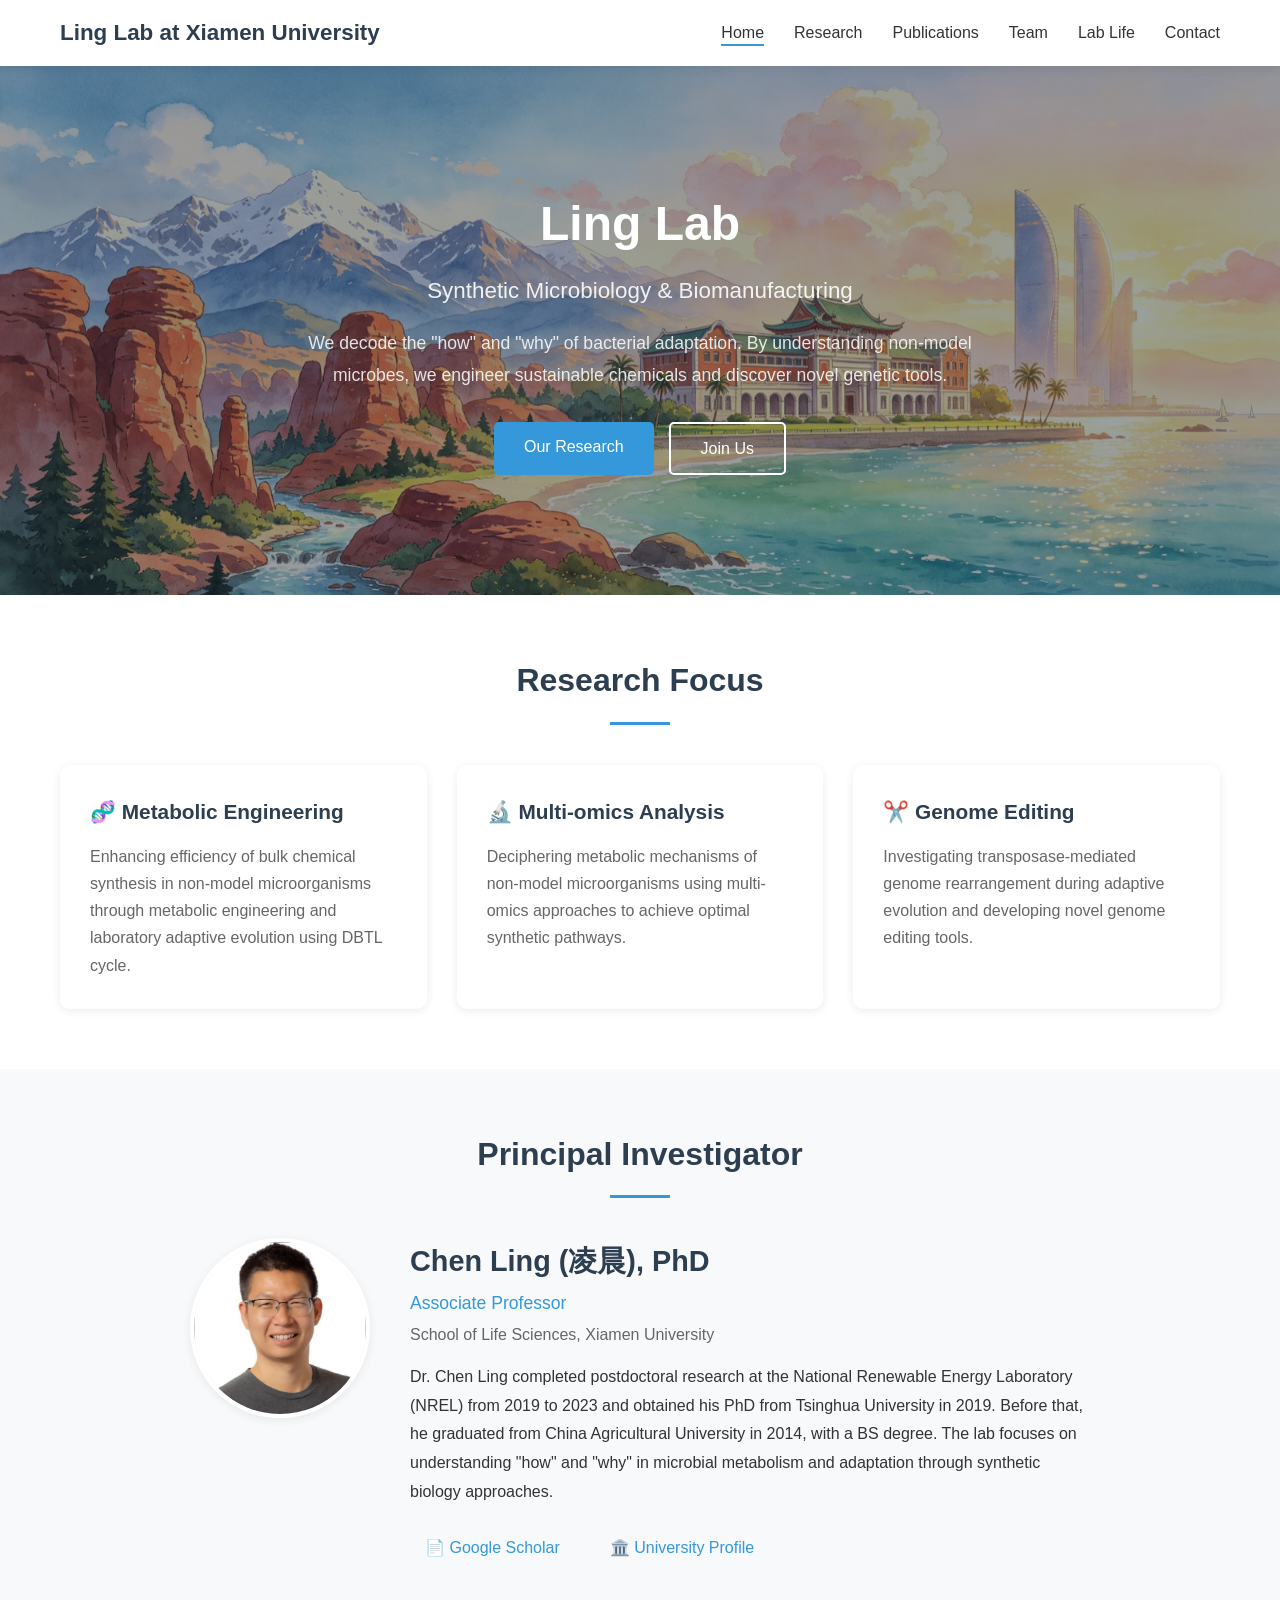
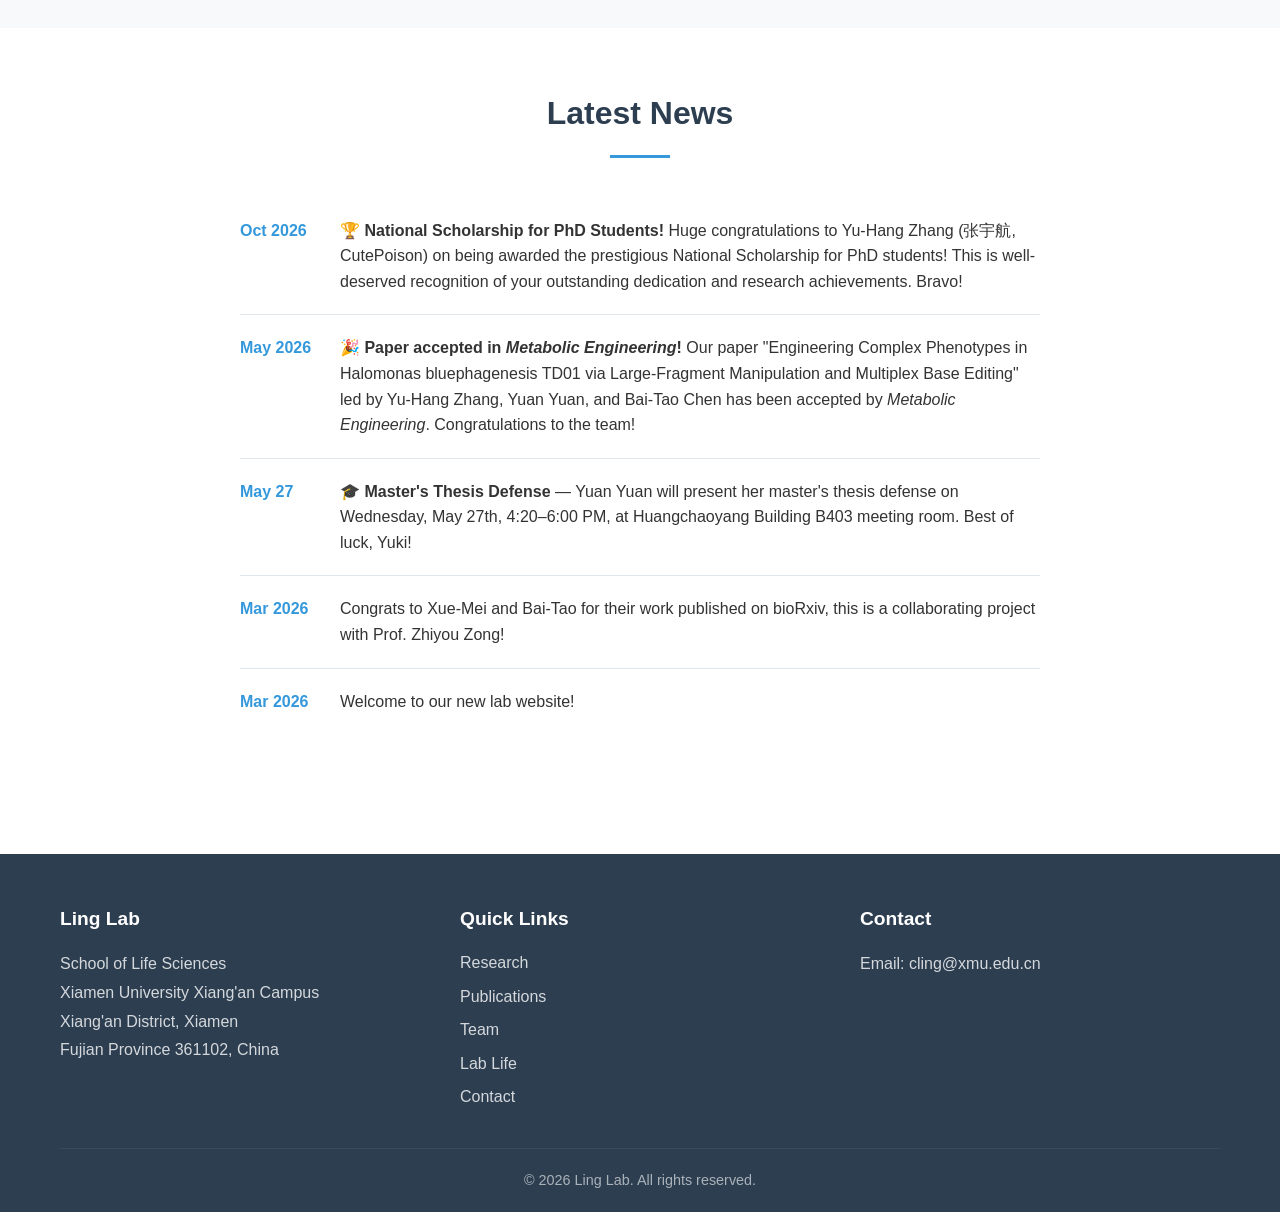
==== index.html @ 092501aa "Bump CSS version for cache refresh" ====
<!DOCTYPE html>
<html lang="en">
<head>
    <meta name="google-site-verification" content="lqvhTowZlFKCZRG9SeTE9qPdjonNHHuk9wwWH_MN2nc" />
    <meta charset="UTF-8">
    <meta name="viewport" content="width=device-width, initial-scale=1.0">
    <title>Ling Lab - Xiamen University</title>
    <meta name="description" content="Ling Lab at Xiamen University - Synthetic Biology, Metabolic Engineering, and Genome Editing">
    <link rel="stylesheet" href="css/style.css?v=20261009b">
    <link rel="preconnect" href="https://fonts.googleapis.com">
    <link rel="preconnect" href="https://fonts.gstatic.com" crossorigin>
    <link href="https://fonts.googleapis.com/css2?family=Inter:wght@300;400;500;600;700&display=swap" rel="stylesheet">
</head>
<body>
    <!-- Navigation -->
    <nav class="navbar">
        <div class="container">
            <div class="nav-brand">
                <a href="index.html">Ling Lab at Xiamen University</a>
            </div>
            <ul class="nav-menu">
                <li><a href="index.html" class="active">Home</a></li>
                <li><a href="research.html">Research</a></li>
                <li><a href="publications.html">Publications</a></li>
                <li><a href="team.html">Team</a></li>
                <li><a href="lab-life.html">Lab Life</a></li>
                <li><a href="contact.html">Contact</a></li>
            </ul>
        </div>
    </nav>

    <!-- Hero Section -->
    <section class="hero">
        <div class="container">
            <h1>Ling Lab</h1>
            <p class="hero-subtitle">Synthetic Microbiology & Biomanufacturing</p>
            <p class="hero-description">
                We decode the "how" and "why" of bacterial adaptation. By understanding non-model microbes, we engineer sustainable chemicals and discover novel genetic tools.
            </p>
            <div class="hero-buttons">
                <a href="research.html" class="btn btn-primary">Our Research</a>
                <a href="contact.html" class="btn btn-secondary">Join Us</a>
            </div>
        </div>
    </section>

    <!-- Research Overview -->
    <section class="section">
        <div class="container">
            <h2>Research Focus</h2>
            <div class="research-grid">
                <div class="research-card">
                    <h3>🧬 Metabolic Engineering</h3>
                    <p>Enhancing efficiency of bulk chemical synthesis in non-model microorganisms through metabolic engineering and laboratory adaptive evolution using DBTL cycle.</p>
                </div>
                <div class="research-card">
                    <h3>🔬 Multi-omics Analysis</h3>
                    <p>Deciphering metabolic mechanisms of non-model microorganisms using multi-omics approaches to achieve optimal synthetic pathways.</p>
                </div>
                <div class="research-card">
                    <h3>✂️ Genome Editing</h3>
                    <p>Investigating transposase-mediated genome rearrangement during adaptive evolution and developing novel genome editing tools.</p>
                </div>
            </div>
        </div>
    </section>

    <!-- PI Section -->
    <section class="section section-light">
        <div class="container">
            <h2>Principal Investigator</h2>
            <div class="pi-section" style="margin-top: 40px;">
                <img src="images/pi.jpg" alt="Chen Ling" class="pi-avatar">
                <div class="pi-info">
                    <h3>Chen Ling (凌晨), PhD</h3>
                    <p class="pi-title">Associate Professor </p>
                    <p class="pi-affiliation">School of Life Sciences, Xiamen University</p>
                    <p class="pi-bio">
                        Dr. Chen Ling completed postdoctoral research at the National Renewable Energy Laboratory (NREL) from 2019 to 2023 and obtained his PhD from Tsinghua University in 2019. Before that, he graduated from China Agricultural University in 2014, with a BS degree. The lab focuses on understanding "how" and "why" in microbial metabolism and adaptation through synthetic biology approaches.
                    </p>
                    <div class="pi-links">
                        <a href="https://scholar.google.com/citations?user=_sg0ZJgAAAAJ&hl=en" target="_blank">
                            📄 Google Scholar
                        </a>
                        <a href="https://life.xmu.edu.cn/info/1039/11561.htm" target="_blank">
                            🏛️ University Profile
                        </a>
                    </div>
                </div>
            </div>
        </div>
    </section>

    <!-- News Section -->
    <section class="section">
        <div class="container">
            <h2>Latest News</h2>
            <div class="news-list">
                <div class="news-item">
                    <span class="news-date">Oct 2026</span>
                    <p><strong>🏆 National Scholarship for PhD Students!</strong> Huge congratulations to Yu-Hang Zhang (张宇航, CutePoison) on being awarded the prestigious National Scholarship for PhD students! This is well-deserved recognition of your outstanding dedication and research achievements. Bravo!</p>
                </div>

                <div class="news-item">
                    <span class="news-date">May 2026</span>
                    <p><strong>🎉 Paper accepted in <em>Metabolic Engineering</em>!</strong> Our paper "Engineering Complex Phenotypes in Halomonas bluephagenesis TD01 via Large-Fragment Manipulation and Multiplex Base Editing" led by Yu-Hang Zhang, Yuan Yuan, and Bai-Tao Chen has been accepted by <em>Metabolic Engineering</em>. Congratulations to the team!</p>
                </div>
                <div class="news-item">
                    <span class="news-date">May 27</span>
                    <p><strong>🎓 Master's Thesis Defense</strong> — Yuan Yuan will present her master's thesis defense on Wednesday, May 27th, 4:20–6:00 PM, at Huangchaoyang Building B403 meeting room. Best of luck, Yuki!</p>
                </div>
                <div class="news-item">
                    <span class="news-date">Mar 2026</span>
                    <p>Congrats to Xue-Mei and Bai-Tao for their work published on bioRxiv, this is a collaborating project with Prof. Zhiyou Zong!</p>
                </div>
                <div class="news-item">
                    <span class="news-date">Mar 2026</span>
                    <p>Welcome to our new lab website!</p>
                </div>
            </div>
        </div>
    </section>

    <!-- Footer -->
    <footer class="footer">
        <div class="container">
            <div class="footer-content">
                <div class="footer-section">
                    <h4>Ling Lab</h4>
                    <p>School of Life Sciences<br>Xiamen University Xiang'an Campus<br>Xiang'an District, Xiamen<br>Fujian Province 361102, China</p>
                </div>
                <div class="footer-section">
                    <h4>Quick Links</h4>
                    <ul>
                        <li><a href="research.html">Research</a></li>
                        <li><a href="publications.html">Publications</a></li>
                        <li><a href="team.html">Team</a></li>
                        <li><a href="lab-life.html">Lab Life</a></li>
                        <li><a href="contact.html">Contact</a></li>
                    </ul>
                </div>
                <div class="footer-section">
                    <h4>Contact</h4>
                    <p>Email: cling@xmu.edu.cn</p>
                </div>
            </div>
            <div class="footer-bottom">
                <p>&copy; 2026 Ling Lab. All rights reserved.</p>
            </div>
        </div>
    </footer>
</body>
</html>
---- css/style.css ----
/* =====================
   Base Styles
   ===================== */
:root {
    --primary-color: #2c3e50;
    --secondary-color: #3498db;
    --accent-color: #e74c3c;
    --bg-color: #ffffff;
    --bg-light: #f8f9fa;
    --text-color: #333333;
    --text-light: #666666;
    --border-color: #e1e8ed;
    --shadow: 0 2px 10px rgba(0,0,0,0.08);
    --shadow-hover: 0 4px 20px rgba(0,0,0,0.12);
}

* {
    margin: 0;
    padding: 0;
    box-sizing: border-box;
}

body {
    font-family: 'Segoe UI', 'Roboto', 'Helvetica Neue', Arial, sans-serif;
    line-height: 1.6;
    color: var(--text-color);
    background-color: var(--bg-color);
}

.container {
    max-width: 1200px;
    margin: 0 auto;
    padding: 0 20px;
}

a {
    color: var(--secondary-color);
    text-decoration: none;
    transition: color 0.2s ease;
}

a:hover {
    color: var(--primary-color);
}

/* =====================
   Navigation
   ===================== */
.navbar {
    background: white;
    box-shadow: var(--shadow);
    position: sticky;
    top: 0;
    z-index: 1000;
}

.navbar .container {
    display: flex;
    justify-content: space-between;
    align-items: center;
    padding: 15px 20px;
}

.nav-brand {
    font-size: 1.4rem;
    font-weight: 600;
    color: var(--primary-color);
}

.nav-brand a {
    color: var(--primary-color);
}

.nav-menu {
    display: flex;
    list-style: none;
    gap: 30px;
}

.nav-menu a {
    color: var(--text-color);
    font-weight: 500;
    padding: 5px 0;
    position: relative;
}

.nav-menu a::after {
    content: '';
    position: absolute;
    bottom: 0;
    left: 0;
    width: 0;
    height: 2px;
    background: var(--secondary-color);
    transition: width 0.3s ease;
}

.nav-menu a:hover::after,
.nav-menu a.active::after {
    width: 100%;
}

/* =====================
   Hero Section
   ===================== */
.hero {
    background: linear-gradient(rgba(15, 30, 48, 0.42), rgba(15, 30, 48, 0.42)), url('../images/banner-mountain-sea.jpg') center/cover no-repeat;
    color: white;
    padding: 120px 0;
    text-align: center;
}

.hero h1 {
    font-size: 3rem;
    margin-bottom: 10px;
    font-weight: 700;
}

.hero-subtitle {
    font-size: 1.4rem;
    opacity: 0.9;
    margin-bottom: 20px;
}

.hero-description {
    max-width: 700px;
    margin: 0 auto 30px;
    font-size: 1.1rem;
    opacity: 0.85;
    line-height: 1.8;
}

.hero-buttons {
    display: flex;
    gap: 15px;
    justify-content: center;
}

.btn {
    padding: 12px 30px;
    border-radius: 5px;
    font-weight: 500;
    transition: all 0.3s ease;
    display: inline-block;
}

.btn-primary {
    background: var(--secondary-color);
    color: white;
}

.btn-primary:hover {
    background: #2980b9;
    color: white;
}

.btn-secondary {
    background: transparent;
    border: 2px solid white;
    color: white;
}

.btn-secondary:hover {
    background: white;
    color: var(--primary-color);
}

/* =====================
   Sections
   ===================== */
.section {
    padding: 60px 0;
}

.section h2 {
    font-size: 2rem;
    color: var(--primary-color);
    margin-bottom: 40px;
    text-align: center;
    position: relative;
}

.section h2::after {
    content: '';
    display: block;
    width: 60px;
    height: 3px;
    background: var(--secondary-color);
    margin: 15px auto 0;
}

.section-light {
    background: var(--bg-light);
}

/* =====================
   Research Cards
   ===================== */
.research-grid {
    display: grid;
    grid-template-columns: repeat(auto-fit, minmax(300px, 1fr));
    gap: 30px;
    margin-top: 30px;
}

.research-card {
    background: white;
    padding: 30px;
    border-radius: 10px;
    box-shadow: var(--shadow);
    transition: transform 0.3s ease, box-shadow 0.3s ease;
}

.research-card:hover {
    transform: translateY(-5px);
    box-shadow: var(--shadow-hover);
}

.research-card h3 {
    color: var(--primary-color);
    margin-bottom: 15px;
    font-size: 1.3rem;
}

.research-card p {
    color: var(--text-light);
    line-height: 1.7;
}

/* =====================
   PI Section
   ===================== */
.pi-section {
    display: flex;
    gap: 40px;
    align-items: flex-start;
    max-width: 900px;
    margin: 0 auto;
}

.pi-avatar {
    width: 180px;
    height: 180px;
    border-radius: 50%;
    object-fit: cover;
    border: 4px solid white;
    box-shadow: var(--shadow);
    flex-shrink: 0;
}

.pi-info {
    flex: 1;
}

.pi-info h3 {
    font-size: 1.8rem;
    color: var(--primary-color);
    margin-bottom: 5px;
}

.pi-title {
    font-size: 1.1rem;
    color: var(--secondary-color);
    font-weight: 500;
    margin-bottom: 5px;
}

.pi-affiliation {
    color: var(--text-light);
    margin-bottom: 15px;
}

.pi-bio {
    line-height: 1.8;
    margin-bottom: 20px;
    color: var(--text-color);
}

.pi-links {
    display: flex;
    gap: 20px;
    flex-wrap: wrap;
}

.pi-links a {
    display: inline-flex;
    align-items: center;
    gap: 5px;
    padding: 8px 15px;
    background: var(--bg-light);
    border-radius: 5px;
    font-weight: 500;
    transition: all 0.2s ease;
}

.pi-links a:hover {
    background: var(--secondary-color);
    color: white;
}

/* =====================
   Team Section
   ===================== */
.team-grid {
    display: grid;
    grid-template-columns: repeat(auto-fill, minmax(250px, 1fr));
    gap: 30px;
}

.team-card {
    background: white;
    border-radius: 10px;
    overflow: hidden;
    box-shadow: var(--shadow);
    transition: transform 0.3s ease, box-shadow 0.3s ease;
    text-align: center;
    padding-bottom: 20px;
}

.team-card:hover {
    transform: translateY(-5px);
    box-shadow: var(--shadow-hover);
}

.team-photo {
    width: 100%;
    height: 250px;
    object-fit: cover;
    background: var(--bg-light);
}

.team-card h3 {
    font-size: 1.2rem;
    color: var(--primary-color);
    margin: 15px 0 5px;
    padding: 0 15px;
}

.team-role {
    color: var(--secondary-color);
    font-weight: 500;
    margin-bottom: 10px;
    padding: 0 15px;
}

.team-card p {
    color: var(--text-light);
    font-size: 0.9rem;
    padding: 0 15px;
    line-height: 1.5;
}

.team-card .team-links {
    margin-top: 15px;
    padding: 0 15px;
}

.team-card .team-links a {
    font-size: 0.85rem;
    margin: 0 8px;
}

/* =====================
   Publications
   ===================== */
.pub-list {
    max-width: 900px;
    margin: 0 auto;
}

.pub-year {
    font-size: 1.5rem;
    color: var(--primary-color);
    margin: 40px 0 20px;
    padding-bottom: 10px;
    border-bottom: 2px solid var(--border-color);
}

.pub-year:first-child {
    margin-top: 0;
}

.pub-item {
    background: white;
    padding: 20px;
    border-radius: 8px;
    margin-bottom: 15px;
    box-shadow: var(--shadow);
    transition: transform 0.2s ease;
}

.pub-item:hover {
    transform: translateX(5px);
}

.pub-item h3 {
    font-size: 1.1rem;
    color: var(--primary-color);
    margin-bottom: 8px;
    line-height: 1.5;
}

.pub-authors {
    color: var(--text-color);
    margin-bottom: 5px;
}

.pub-journal {
    color: var(--text-light);
    font-style: italic;
    margin-bottom: 10px;
}

.pub-links {
    display: flex;
    gap: 15px;
}

.pub-links a {
    font-size: 0.9rem;
    font-weight: 500;
}

/* =====================
   News
   ===================== */
.news-list {
    max-width: 800px;
    margin: 0 auto;
}

.news-item {
    display: flex;
    gap: 20px;
    padding: 20px 0;
    border-bottom: 1px solid var(--border-color);
}

.news-item:last-child {
    border-bottom: none;
}

.news-date {
    color: var(--secondary-color);
    font-weight: 600;
    min-width: 80px;
}

.news-item p {
    flex: 1;
    color: var(--text-color);
}

/* =====================
   Contact
   ===================== */
.contact-grid {
    display: grid;
    grid-template-columns: repeat(auto-fit, minmax(300px, 1fr));
    gap: 40px;
    max-width: 1000px;
    margin: 0 auto;
}

.contact-card {
    background: white;
    padding: 30px;
    border-radius: 10px;
    box-shadow: var(--shadow);
    text-align: center;
}

.contact-card h3 {
    color: var(--primary-color);
    margin-bottom: 15px;
    font-size: 1.3rem;
}

.contact-card p {
    color: var(--text-light);
    margin-bottom: 10px;
}

.contact-card a {
    font-weight: 500;
}

/* =====================
   Footer
   ===================== */
.footer {
    background: var(--primary-color);
    color: white;
    padding: 50px 0 20px;
    margin-top: 60px;
}

.footer-content {
    display: grid;
    grid-template-columns: repeat(auto-fit, minmax(200px, 1fr));
    gap: 40px;
    margin-bottom: 30px;
}

.footer-section h4 {
    font-size: 1.2rem;
    margin-bottom: 15px;
}

.footer-section p {
    opacity: 0.8;
    line-height: 1.8;
}

.footer-section ul {
    list-style: none;
}

.footer-section ul li {
    margin-bottom: 8px;
}

.footer-section ul a {
    color: white;
    opacity: 0.8;
    transition: opacity 0.2s ease;
}

.footer-section ul a:hover {
    opacity: 1;
}

.footer-bottom {
    text-align: center;
    padding-top: 20px;
    border-top: 1px solid rgba(255,255,255,0.1);
    opacity: 0.6;
    font-size: 0.9rem;
}

/* =====================
   Responsive
   ===================== */
@media (max-width: 768px) {
    .hero h1 {
        font-size: 2rem;
    }
    
    .hero-subtitle {
        font-size: 1.1rem;
    }
    
    .nav-menu {
        gap: 15px;
    }
    
    .pi-section {
        flex-direction: column;
        text-align: center;
    }
    
    .pi-avatar {
        margin: 0 auto;
    }
    
    .pi-links {
        justify-content: center;
    }
    
    .team-grid {
        grid-template-columns: repeat(auto-fill, minmax(200px, 1fr));
    }
}

@media (max-width: 480px) {
    .navbar .container {
        flex-direction: column;
        gap: 15px;
    }
    
    .nav-menu {
        flex-wrap: wrap;
        justify-content: center;
    }
    
    .hero {
        padding: 50px 0;
    }
    
    .section {
        padding: 40px 0;
    }
}

/* =====================
   Map Styles
   ===================== */
.map-container {
    position: relative;
    width: 100%;
    height: 400px;
    border-radius: 10px;
    overflow: hidden;
    box-shadow: var(--shadow);
    margin-bottom: 20px;
}

.map-container iframe {
    width: 100%;
    height: 100%;
    border: none;
}

/* Contact Grid */
.contact-grid {
    display: grid;
    grid-template-columns: repeat(auto-fit, minmax(250px, 1fr));
    gap: 30px;
    margin-top: 40px;
}

.contact-card {
    background: var(--bg-light);
    padding: 30px;
    border-radius: 10px;
    box-shadow: var(--shadow);
    transition: transform 0.3s ease, box-shadow 0.3s ease;
}

.contact-card:hover {
    transform: translateY(-5px);
    box-shadow: var(--shadow-hover);
}

.contact-card h3 {
    color: var(--primary-color);
    margin-bottom: 15px;
    font-size: 1.3rem;
}

.contact-card p {
    margin-bottom: 10px;
    line-height: 1.6;
}

.contact-card a {
    color: var(--secondary-color);
    text-decoration: none;
}

.contact-card a:hover {
    text-decoration: underline;
}
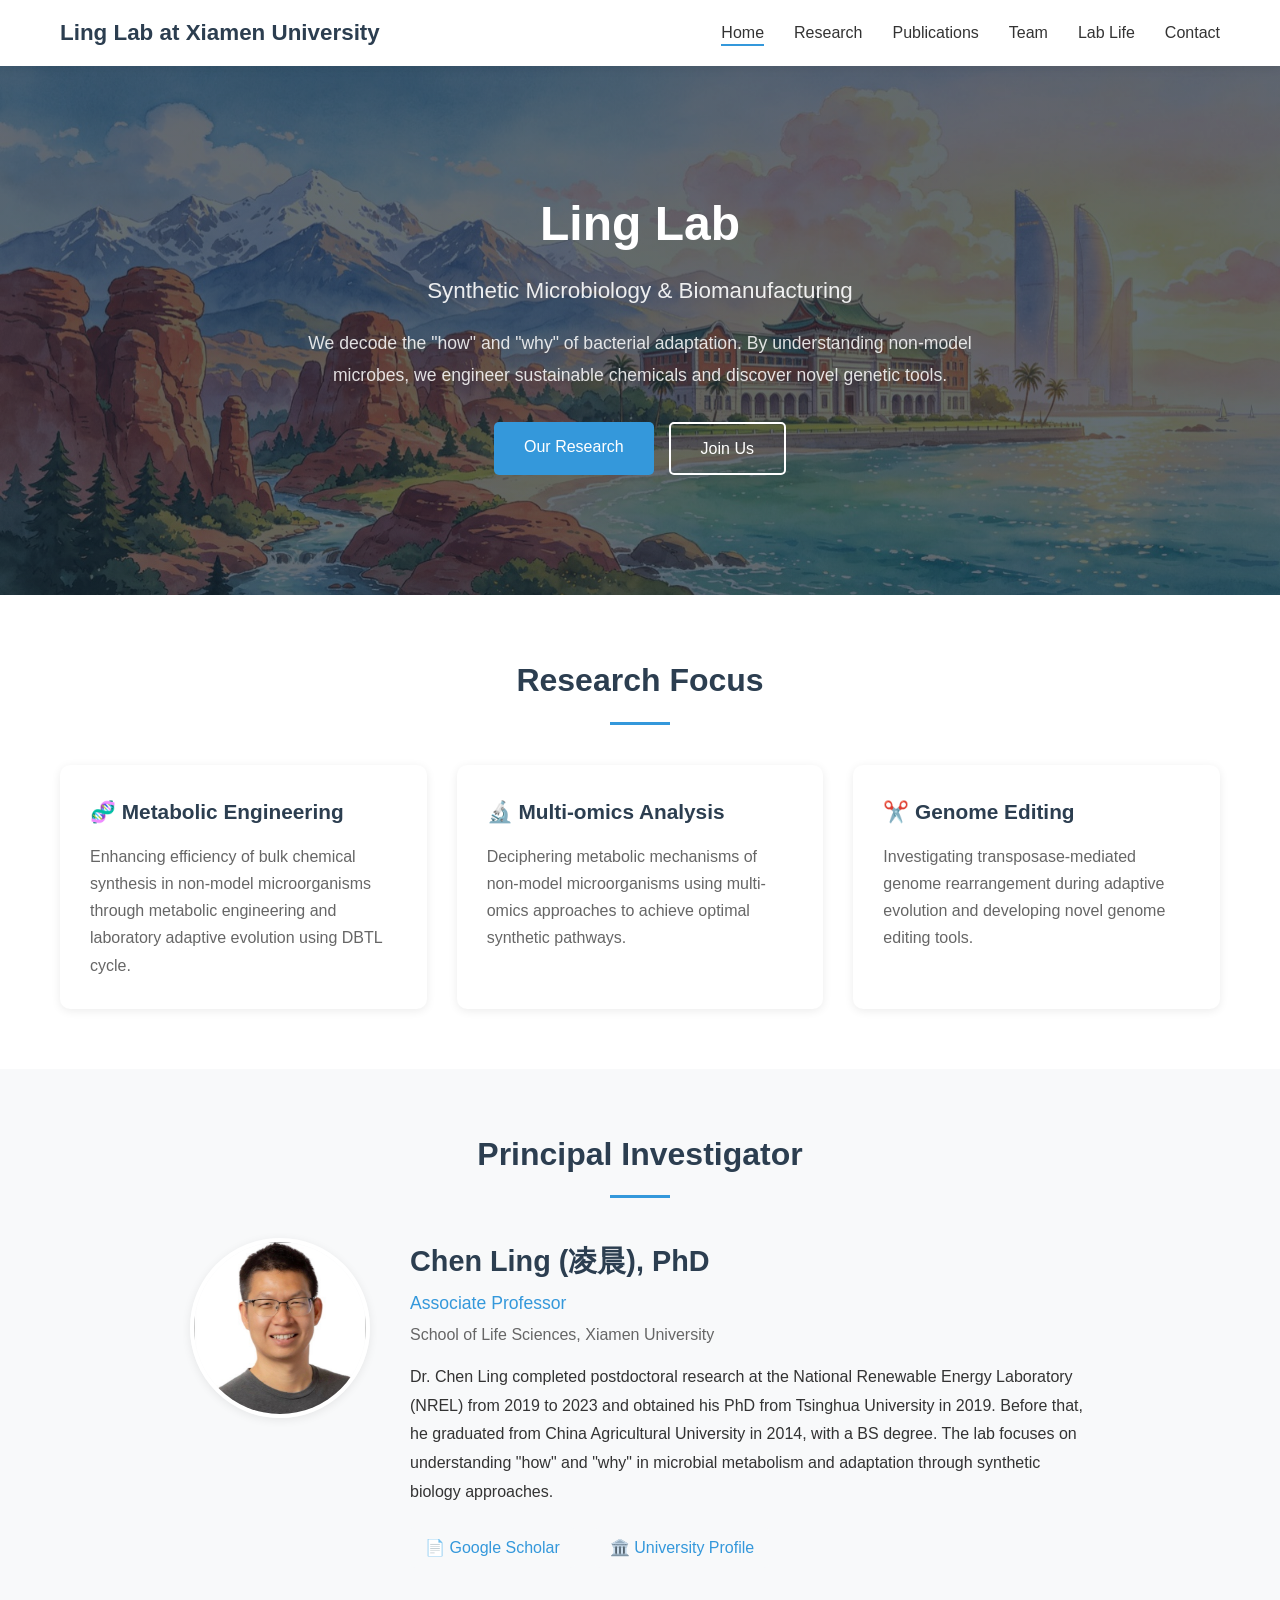
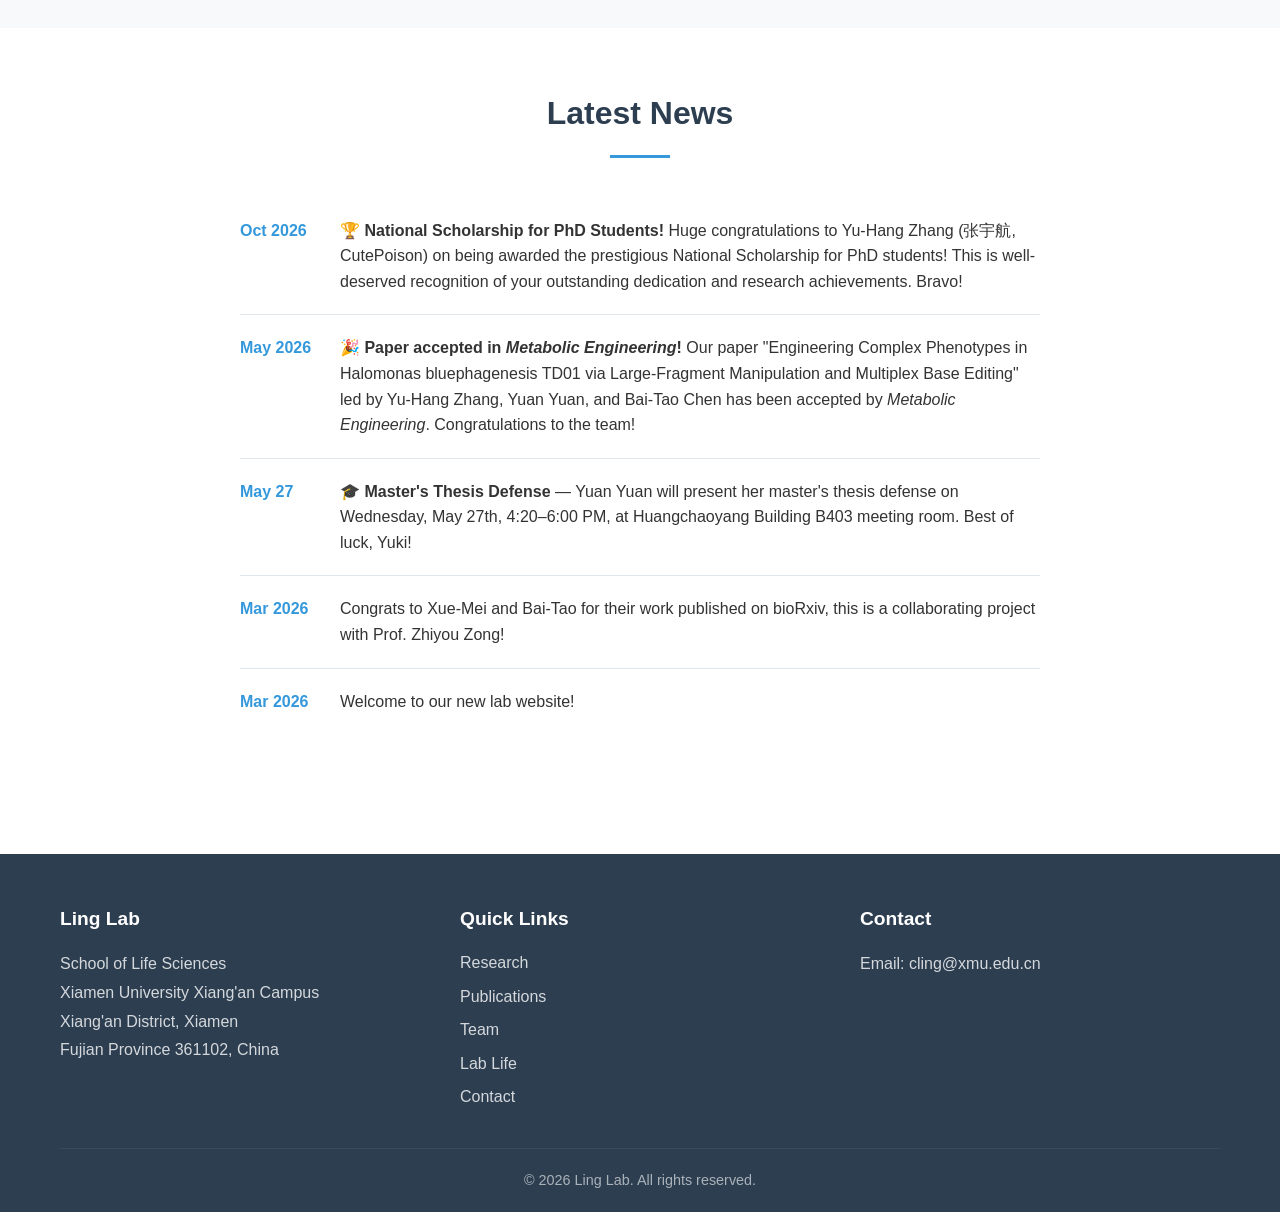
==== commit 1517a2e1: "Bump CSS version" ====
--- a/index.html
+++ b/index.html
@@ -6,7 +6,7 @@
     <meta name="viewport" content="width=device-width, initial-scale=1.0">
     <title>Ling Lab - Xiamen University</title>
     <meta name="description" content="Ling Lab at Xiamen University - Synthetic Biology, Metabolic Engineering, and Genome Editing">
-    <link rel="stylesheet" href="css/style.css?v=20261009b">
+    <link rel="stylesheet" href="css/style.css?v=20261009c">
     <link rel="preconnect" href="https://fonts.googleapis.com">
     <link rel="preconnect" href="https://fonts.gstatic.com" crossorigin>
     <link href="https://fonts.googleapis.com/css2?family=Inter:wght@300;400;500;600;700&display=swap" rel="stylesheet">
--- a/css/style.css
+++ b/css/style.css
@@ -104,7 +104,7 @@
    Hero Section
    ===================== */
 .hero {
-    background: linear-gradient(rgba(15, 30, 48, 0.42), rgba(15, 30, 48, 0.42)), url('../images/banner-mountain-sea.jpg') center/cover no-repeat;
+    background: linear-gradient(rgba(15, 30, 48, 0.65), rgba(15, 30, 48, 0.65)), url('../images/banner-mountain-sea.jpg') center/cover no-repeat;
     color: white;
     padding: 120px 0;
     text-align: center;
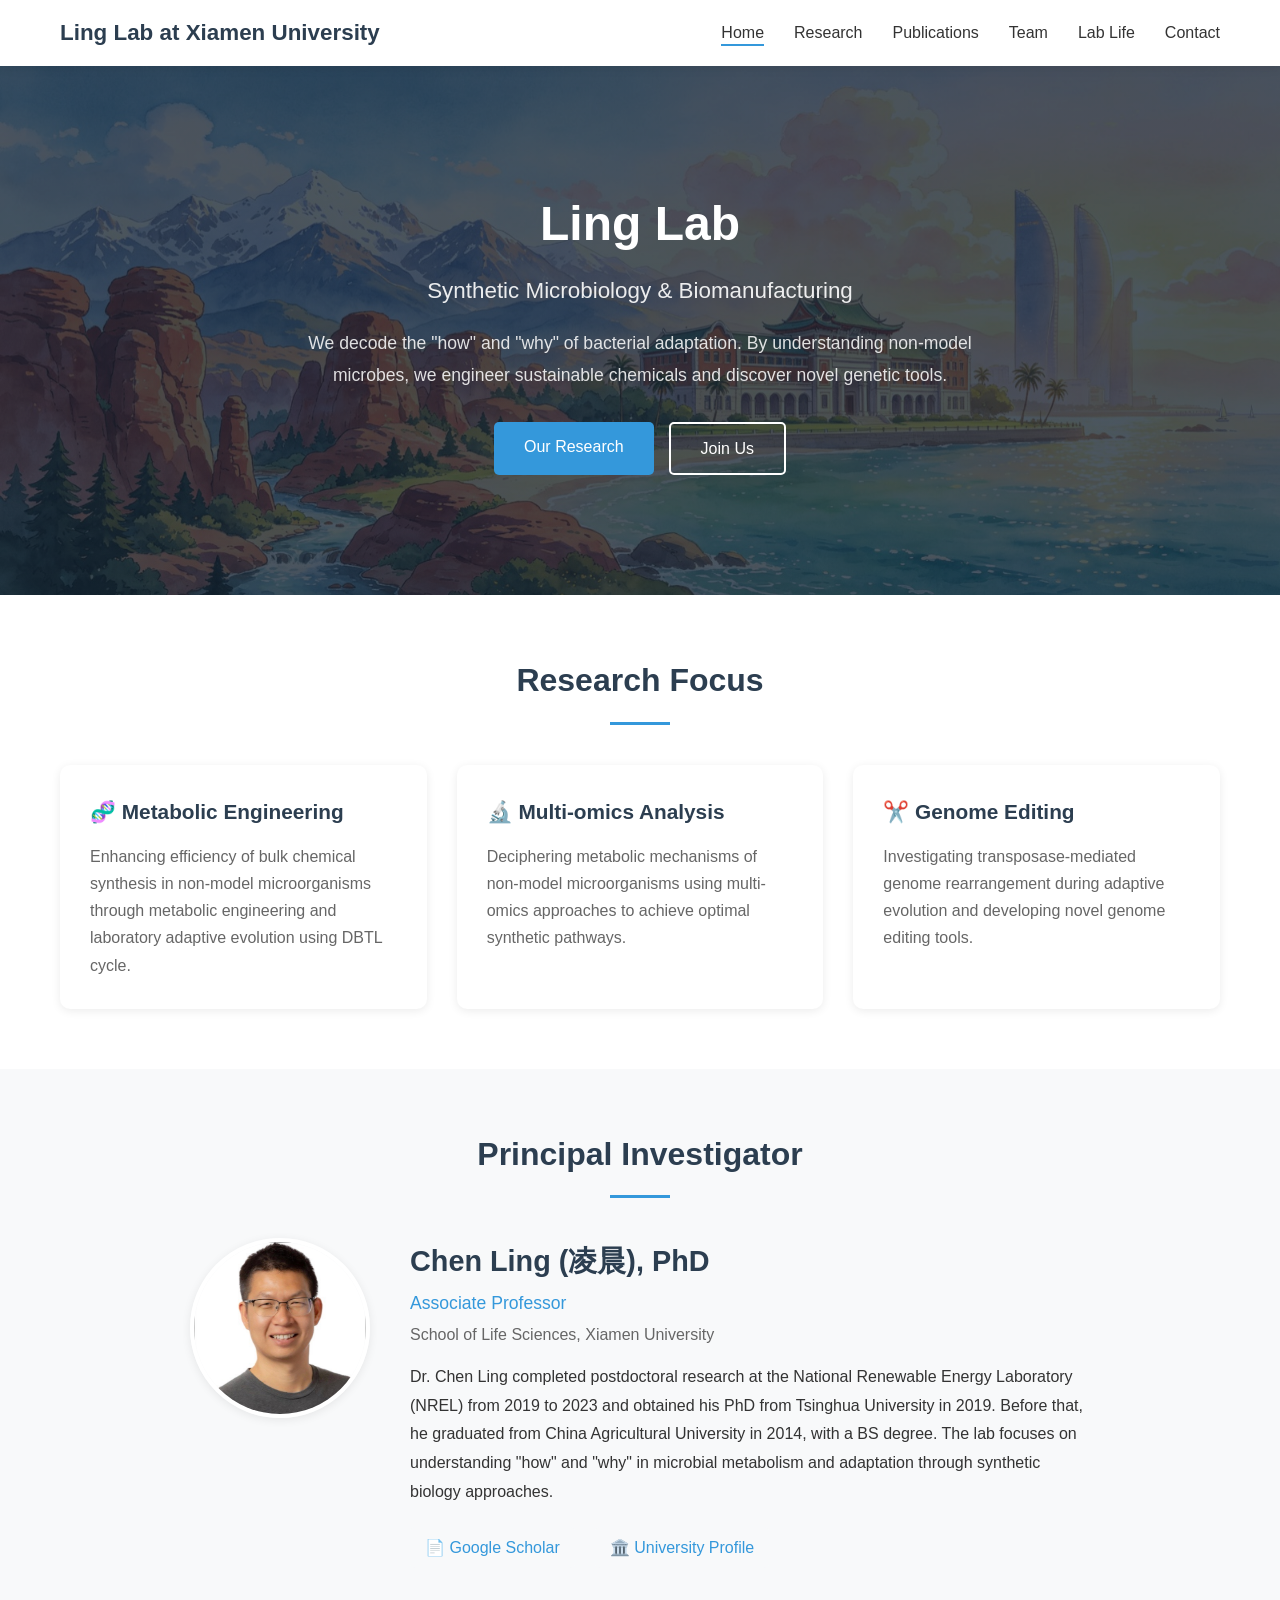
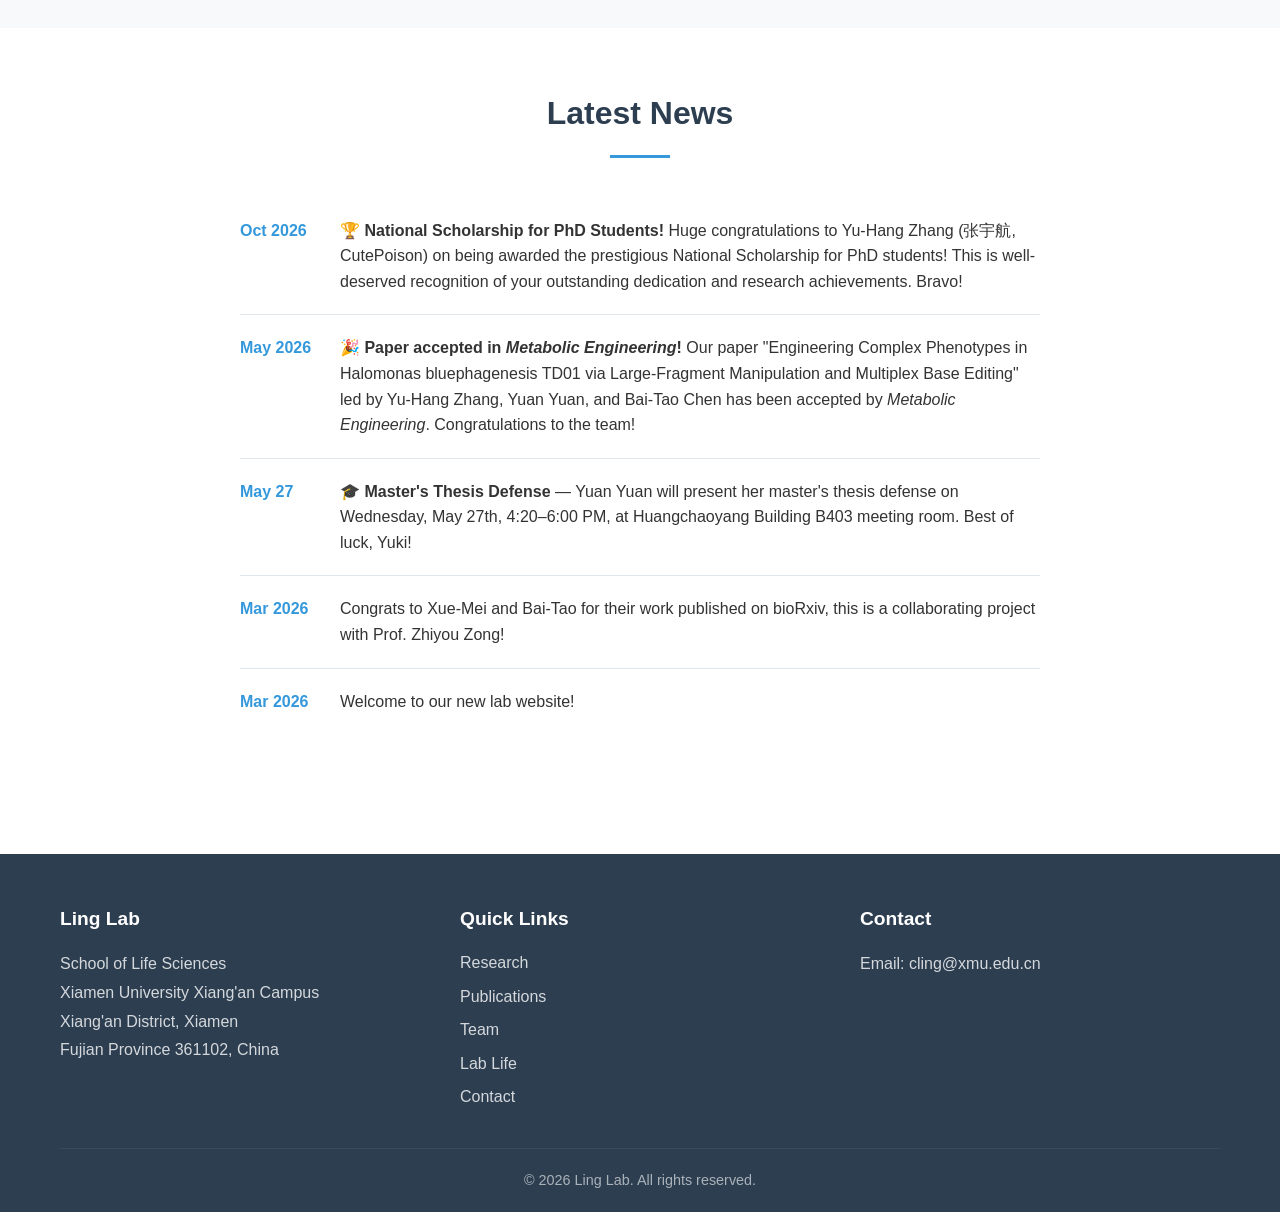
==== commit c737afe8: "Bump CSS version" ====
--- a/index.html
+++ b/index.html
@@ -6,7 +6,7 @@
     <meta name="viewport" content="width=device-width, initial-scale=1.0">
     <title>Ling Lab - Xiamen University</title>
     <meta name="description" content="Ling Lab at Xiamen University - Synthetic Biology, Metabolic Engineering, and Genome Editing">
-    <link rel="stylesheet" href="css/style.css?v=20261009c">
+    <link rel="stylesheet" href="css/style.css?v=20261009d">
     <link rel="preconnect" href="https://fonts.googleapis.com">
     <link rel="preconnect" href="https://fonts.gstatic.com" crossorigin>
     <link href="https://fonts.googleapis.com/css2?family=Inter:wght@300;400;500;600;700&display=swap" rel="stylesheet">
--- a/css/style.css
+++ b/css/style.css
@@ -104,7 +104,7 @@
    Hero Section
    ===================== */
 .hero {
-    background: linear-gradient(rgba(15, 30, 48, 0.65), rgba(15, 30, 48, 0.65)), url('../images/banner-mountain-sea.jpg') center/cover no-repeat;
+    background: linear-gradient(rgba(15, 30, 48, 0.75), rgba(15, 30, 48, 0.75)), url('../images/banner-mountain-sea.jpg') center/cover no-repeat;
     color: white;
     padding: 120px 0;
     text-align: center;
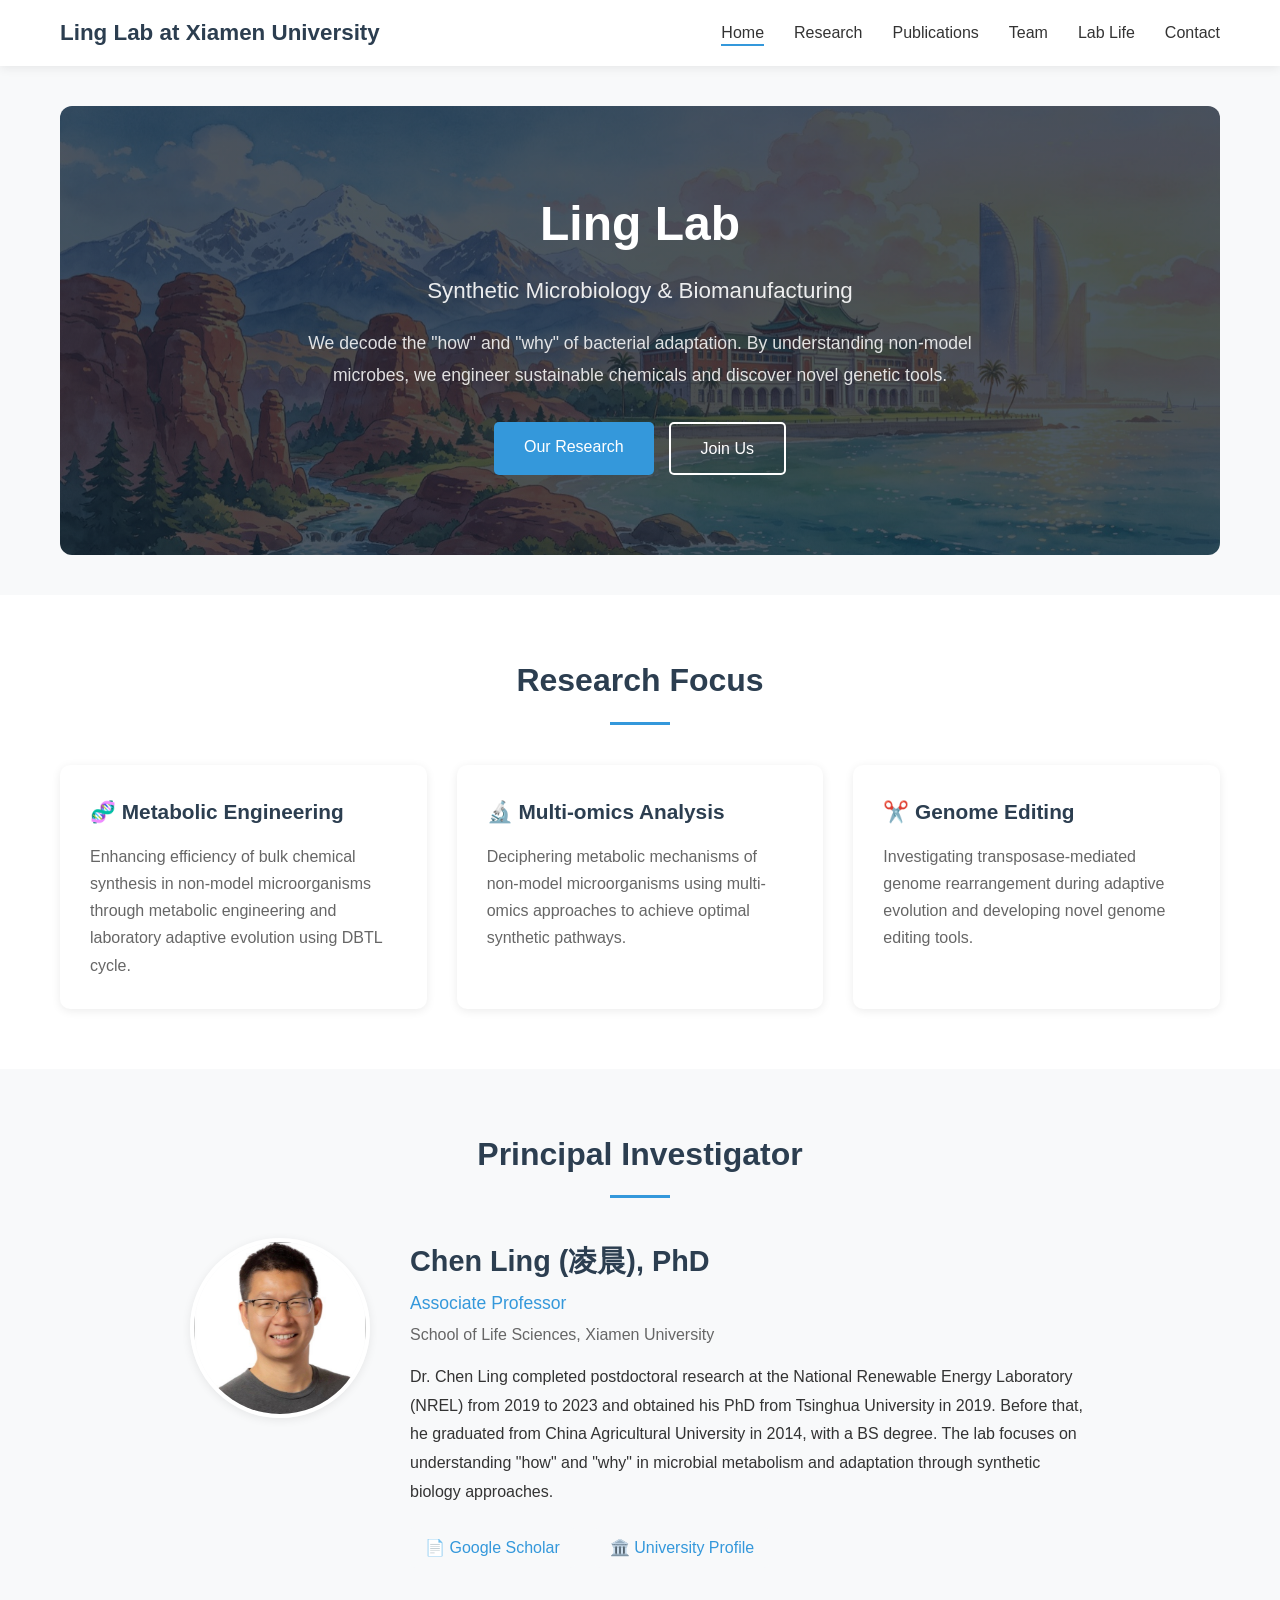
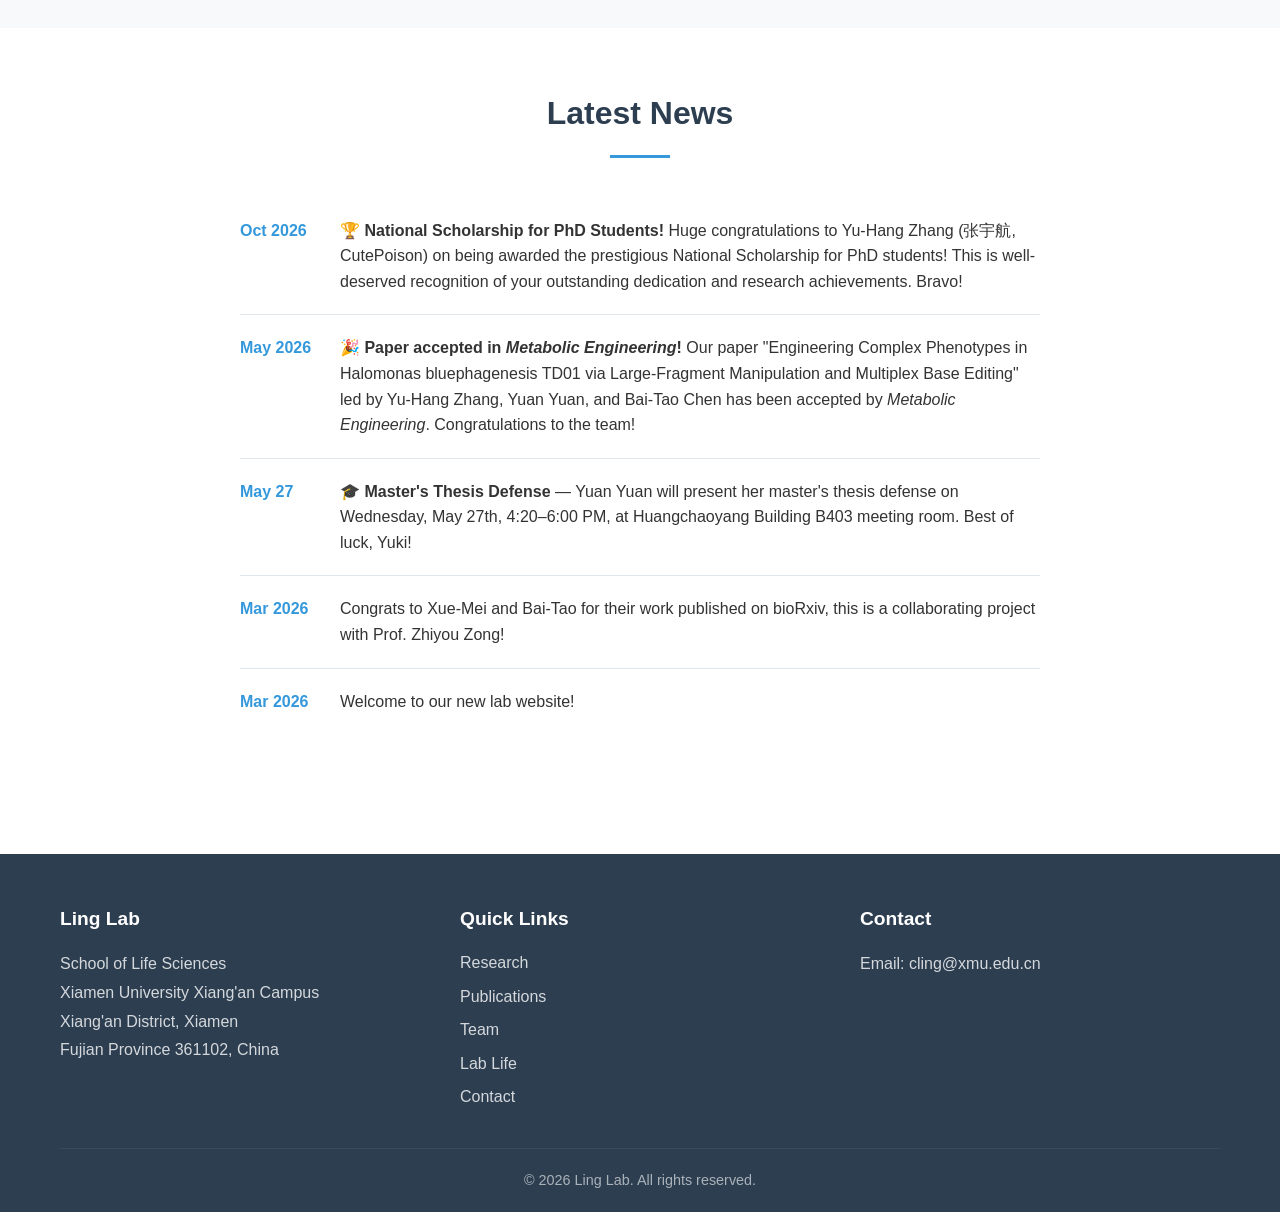
==== commit 8bc7522e: "Wrap hero content in contained banner card" ====
--- a/index.html
+++ b/index.html
@@ -6,7 +6,7 @@
     <meta name="viewport" content="width=device-width, initial-scale=1.0">
     <title>Ling Lab - Xiamen University</title>
     <meta name="description" content="Ling Lab at Xiamen University - Synthetic Biology, Metabolic Engineering, and Genome Editing">
-    <link rel="stylesheet" href="css/style.css?v=20261009d">
+    <link rel="stylesheet" href="css/style.css?v=20261009e">
     <link rel="preconnect" href="https://fonts.googleapis.com">
     <link rel="preconnect" href="https://fonts.gstatic.com" crossorigin>
     <link href="https://fonts.googleapis.com/css2?family=Inter:wght@300;400;500;600;700&display=swap" rel="stylesheet">
@@ -32,14 +32,16 @@
     <!-- Hero Section -->
     <section class="hero">
         <div class="container">
-            <h1>Ling Lab</h1>
-            <p class="hero-subtitle">Synthetic Microbiology & Biomanufacturing</p>
-            <p class="hero-description">
-                We decode the "how" and "why" of bacterial adaptation. By understanding non-model microbes, we engineer sustainable chemicals and discover novel genetic tools.
-            </p>
-            <div class="hero-buttons">
-                <a href="research.html" class="btn btn-primary">Our Research</a>
-                <a href="contact.html" class="btn btn-secondary">Join Us</a>
+            <div class="hero-banner">
+                <h1>Ling Lab</h1>
+                <p class="hero-subtitle">Synthetic Microbiology & Biomanufacturing</p>
+                <p class="hero-description">
+                    We decode the "how" and "why" of bacterial adaptation. By understanding non-model microbes, we engineer sustainable chemicals and discover novel genetic tools.
+                </p>
+                <div class="hero-buttons">
+                    <a href="research.html" class="btn btn-primary">Our Research</a>
+                    <a href="contact.html" class="btn btn-secondary">Join Us</a>
+                </div>
             </div>
         </div>
     </section>
--- a/css/style.css
+++ b/css/style.css
@@ -104,10 +104,16 @@
    Hero Section
    ===================== */
 .hero {
+    background: var(--bg-light);
+    color: white;
+    padding: 40px 0;
+    text-align: center;
+}
+
+.hero-banner {
     background: linear-gradient(rgba(15, 30, 48, 0.75), rgba(15, 30, 48, 0.75)), url('../images/banner-mountain-sea.jpg') center/cover no-repeat;
-    color: white;
-    padding: 120px 0;
-    text-align: center;
+    border-radius: 12px;
+    padding: 80px 20px;
 }
 
 .hero h1 {
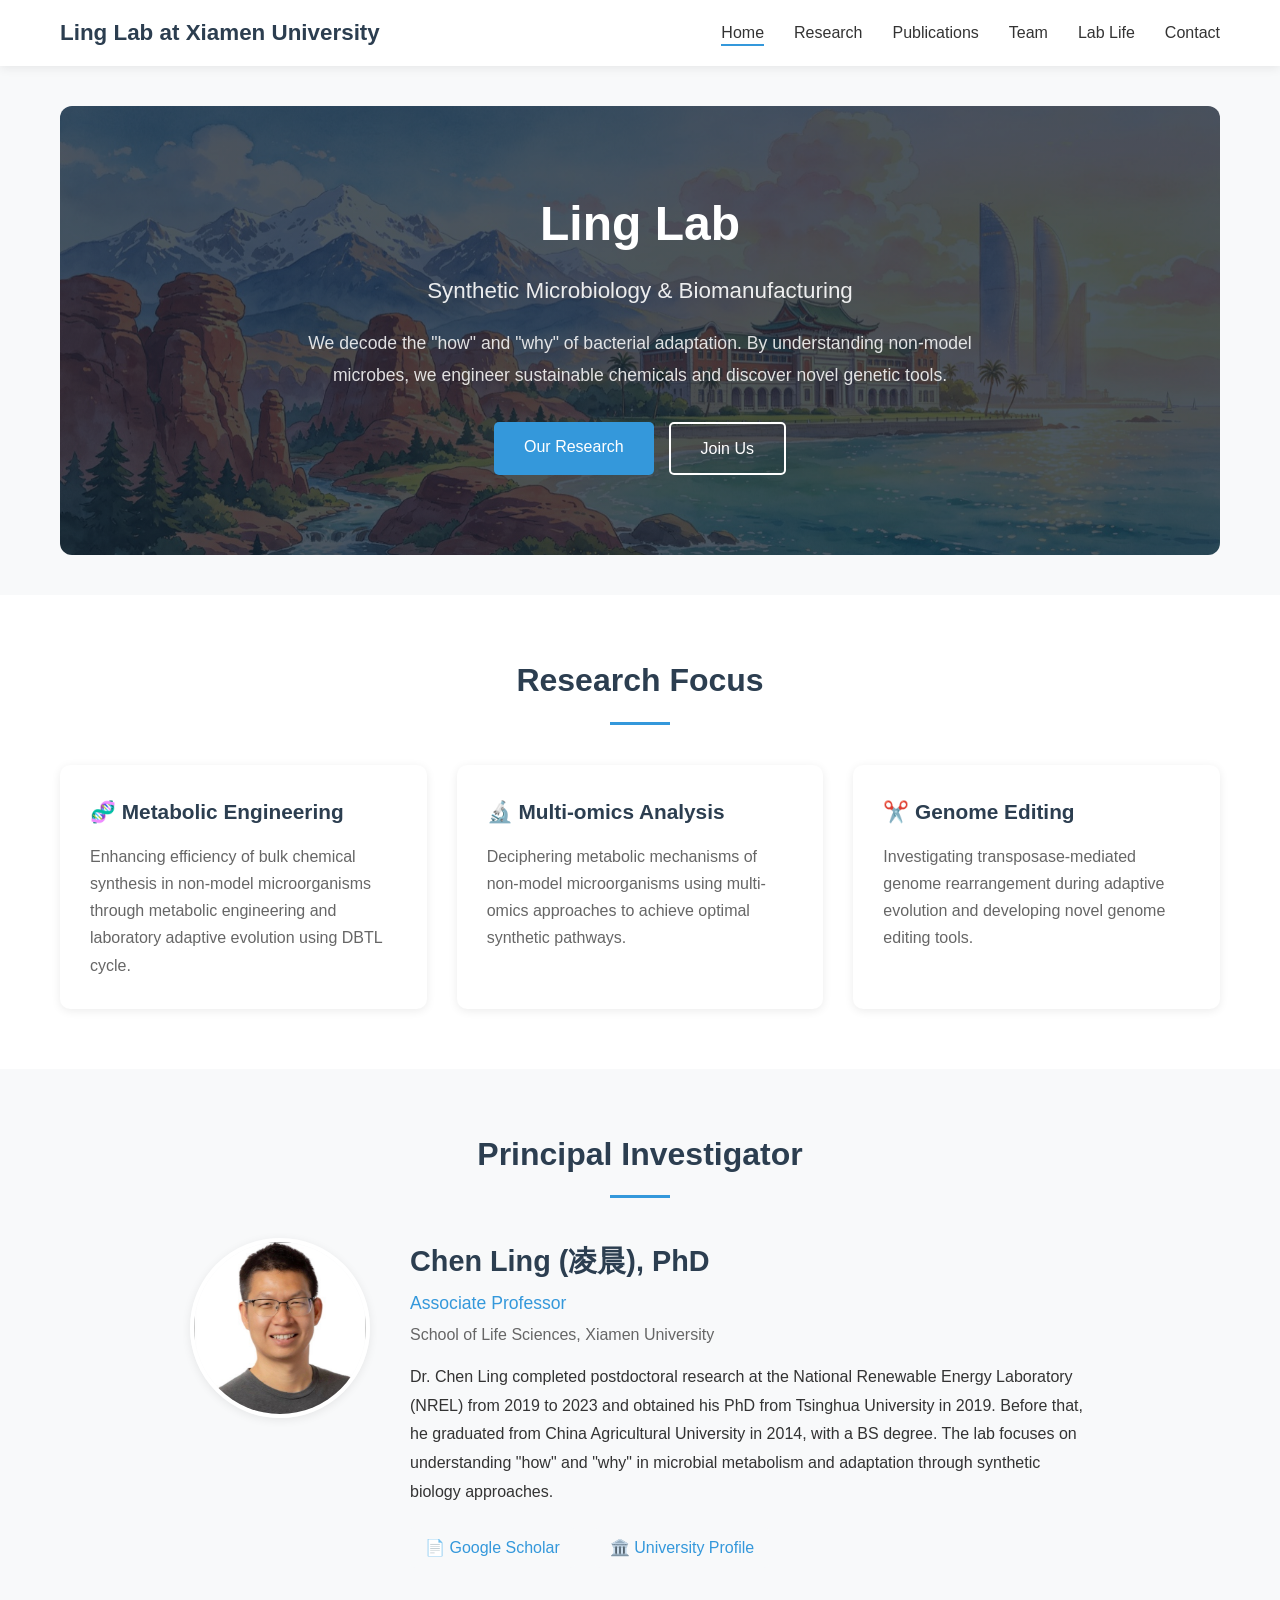
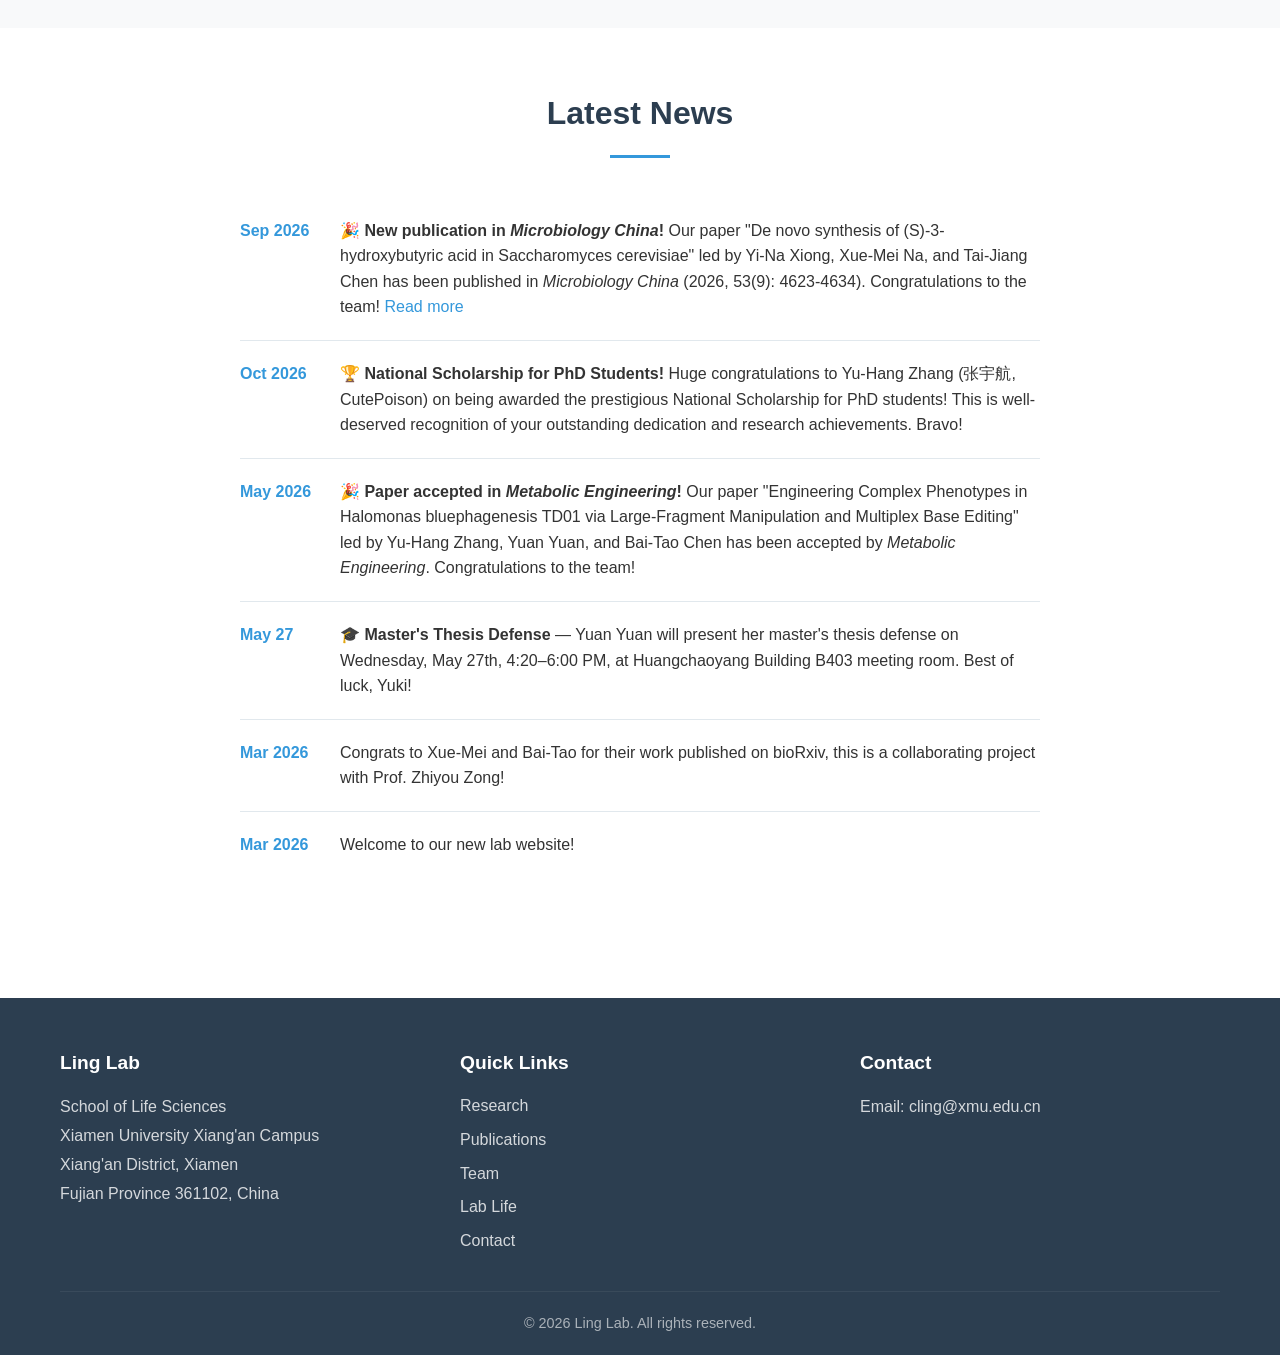
==== commit 52dfa220: "Add news: new Microbiology China publication on (S)-3-HB synthesis" ====
--- a/index.html
+++ b/index.html
@@ -6,7 +6,7 @@
     <meta name="viewport" content="width=device-width, initial-scale=1.0">
     <title>Ling Lab - Xiamen University</title>
     <meta name="description" content="Ling Lab at Xiamen University - Synthetic Biology, Metabolic Engineering, and Genome Editing">
-    <link rel="stylesheet" href="css/style.css?v=20261009e">
+    <link rel="stylesheet" href="css/style.css?v=20261009f">
     <link rel="preconnect" href="https://fonts.googleapis.com">
     <link rel="preconnect" href="https://fonts.gstatic.com" crossorigin>
     <link href="https://fonts.googleapis.com/css2?family=Inter:wght@300;400;500;600;700&display=swap" rel="stylesheet">
@@ -30,7 +30,7 @@
     </nav>
 
     <!-- Hero Section -->
-    <section class="hero">
+    <section class="hero hero-home">
         <div class="container">
             <div class="hero-banner">
                 <h1>Ling Lab</h1>
@@ -99,6 +99,11 @@
             <h2>Latest News</h2>
             <div class="news-list">
                 <div class="news-item">
+                    <span class="news-date">Sep 2026</span>
+                    <p><strong>🎉 New publication in <em>Microbiology China</em>!</strong> Our paper "De novo synthesis of (S)-3-hydroxybutyric acid in Saccharomyces cerevisiae" led by Yi-Na Xiong, Xue-Mei Na, and Tai-Jiang Chen has been published in <em>Microbiology China</em> (2026, 53(9): 4623-4634). Congratulations to the team! <a href="https://doi.org/10.13344/j.microbiol.china.260438" target="_blank">Read more</a></p>
+                </div>
+
+                <div class="news-item">
                     <span class="news-date">Oct 2026</span>
                     <p><strong>🏆 National Scholarship for PhD Students!</strong> Huge congratulations to Yu-Hang Zhang (张宇航, CutePoison) on being awarded the prestigious National Scholarship for PhD students! This is well-deserved recognition of your outstanding dedication and research achievements. Bravo!</p>
                 </div>
--- a/css/style.css
+++ b/css/style.css
@@ -104,10 +104,27 @@
    Hero Section
    ===================== */
 .hero {
+    background: linear-gradient(135deg, var(--primary-color) 0%, #34495e 100%);
+    color: white;
+    padding: 80px 0;
+    text-align: center;
+}
+
+.hero-home {
     background: var(--bg-light);
-    color: white;
     padding: 40px 0;
-    text-align: center;
+}
+
+.hero-bg-night {
+    background: linear-gradient(rgba(15, 30, 48, 0.82), rgba(15, 30, 48, 0.82)), url('../images/bg-night-sky.jpg') center/cover no-repeat;
+}
+
+.hero-bg-window {
+    background: linear-gradient(rgba(15, 30, 48, 0.82), rgba(15, 30, 48, 0.82)), url('../images/bg-lab-window.jpg') center/cover no-repeat;
+}
+
+.hero-bg-coast {
+    background: linear-gradient(rgba(15, 30, 48, 0.82), rgba(15, 30, 48, 0.82)), url('../images/bg-coast-sunset.jpg') center/cover no-repeat;
 }
 
 .hero-banner {
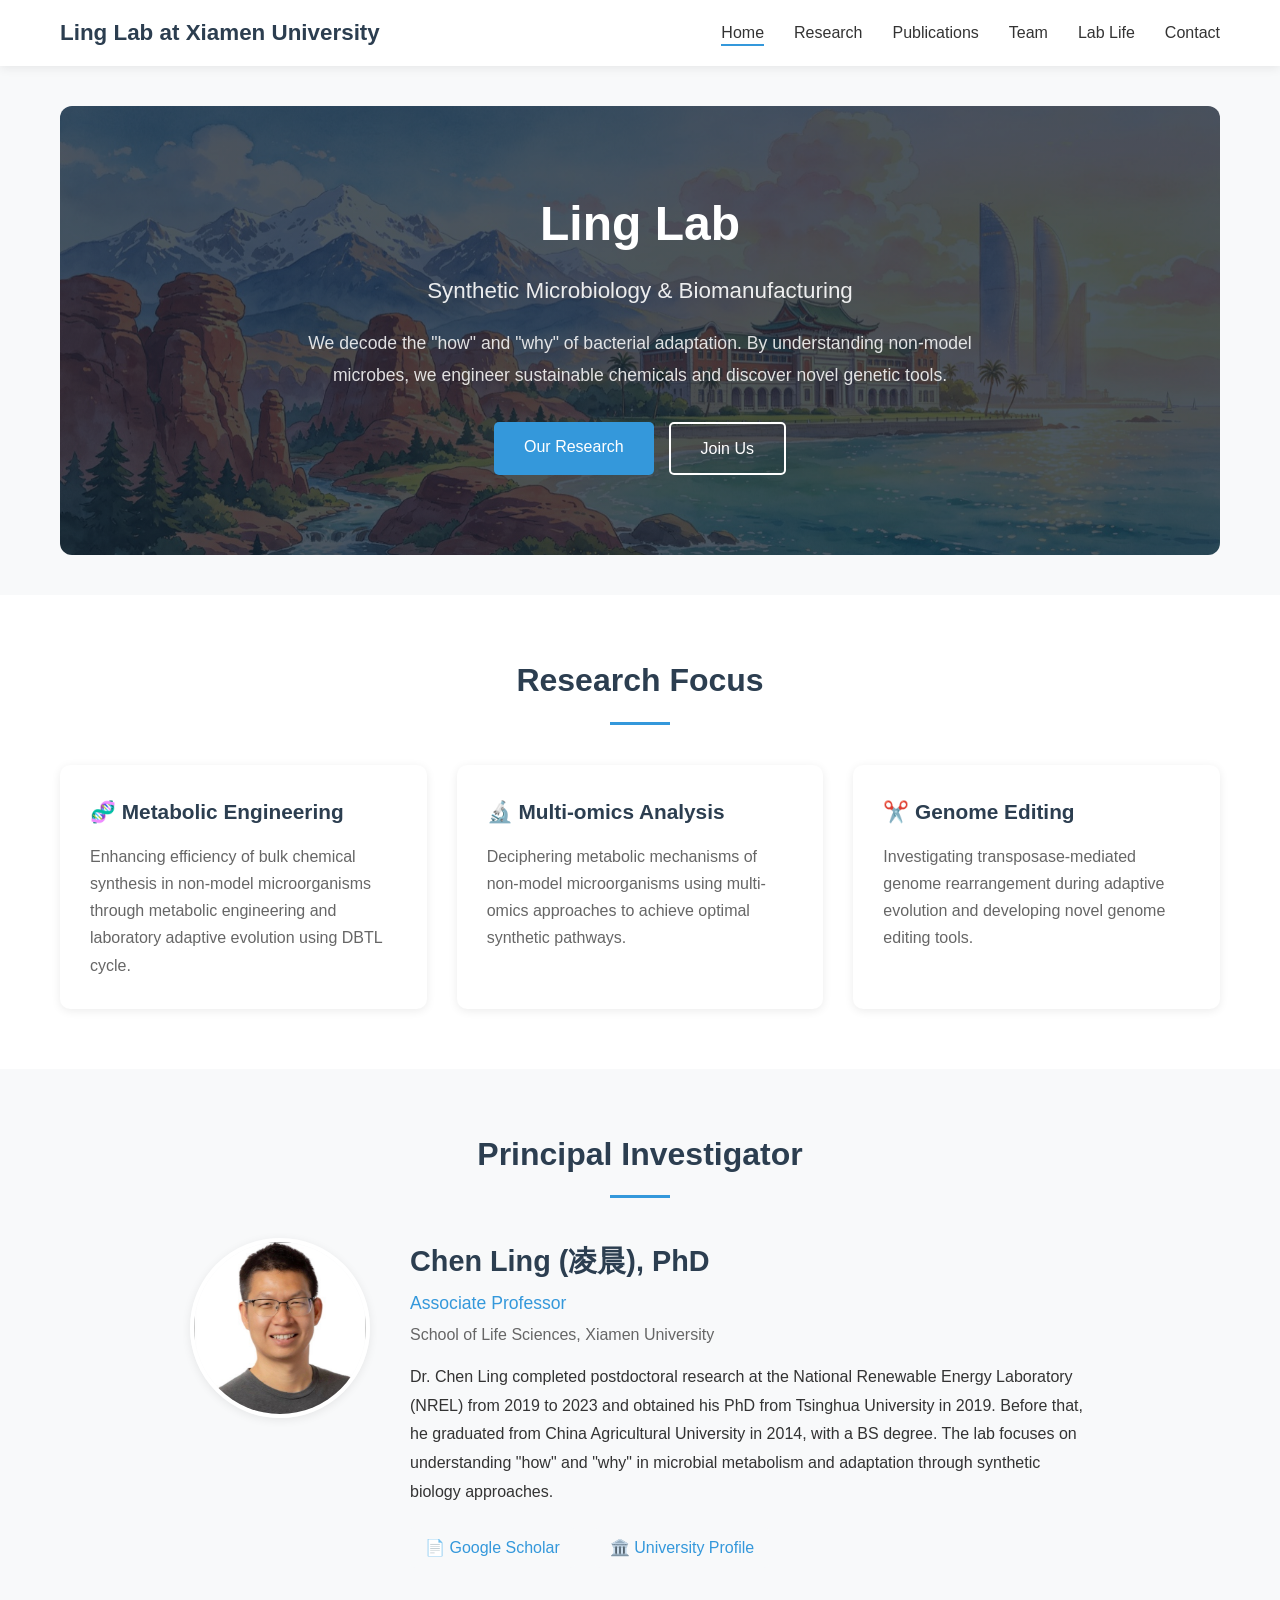
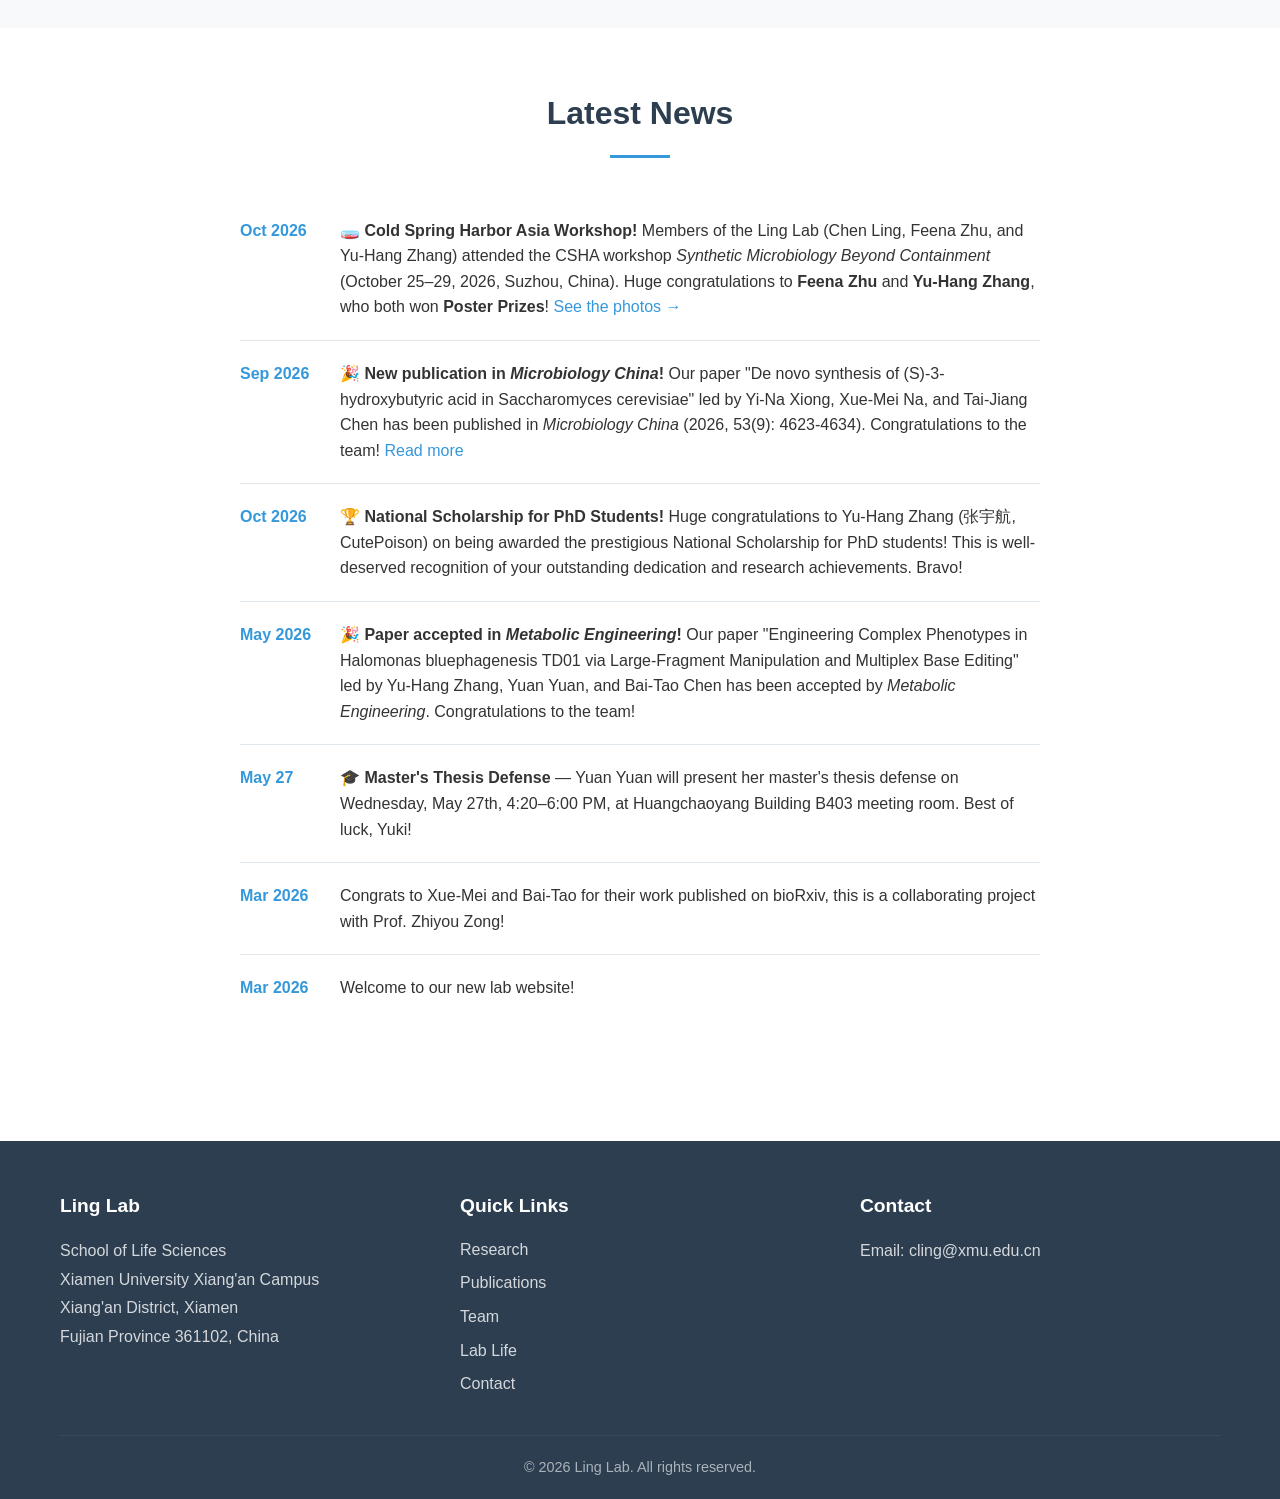
==== commit 0fa471d8: "Add news: CSHA workshop with two poster prizes" ====
--- a/index.html
+++ b/index.html
@@ -99,6 +99,11 @@
             <h2>Latest News</h2>
             <div class="news-list">
                 <div class="news-item">
+                    <span class="news-date">Oct 2026</span>
+                    <p><strong>🧫 Cold Spring Harbor Asia Workshop!</strong> Members of the Ling Lab (Chen Ling, Feena Zhu, and Yu-Hang Zhang) attended the CSHA workshop <em>Synthetic Microbiology Beyond Containment</em> (October 25–29, 2026, Suzhou, China). Huge congratulations to <strong>Feena Zhu</strong> and <strong>Yu-Hang Zhang</strong>, who both won <strong>Poster Prizes</strong>! <a href="lab-life.html">See the photos →</a></p>
+                </div>
+
+                <div class="news-item">
                     <span class="news-date">Sep 2026</span>
                     <p><strong>🎉 New publication in <em>Microbiology China</em>!</strong> Our paper "De novo synthesis of (S)-3-hydroxybutyric acid in Saccharomyces cerevisiae" led by Yi-Na Xiong, Xue-Mei Na, and Tai-Jiang Chen has been published in <em>Microbiology China</em> (2026, 53(9): 4623-4634). Congratulations to the team! <a href="https://doi.org/10.13344/j.microbiol.china.260438" target="_blank">Read more</a></p>
                 </div>
